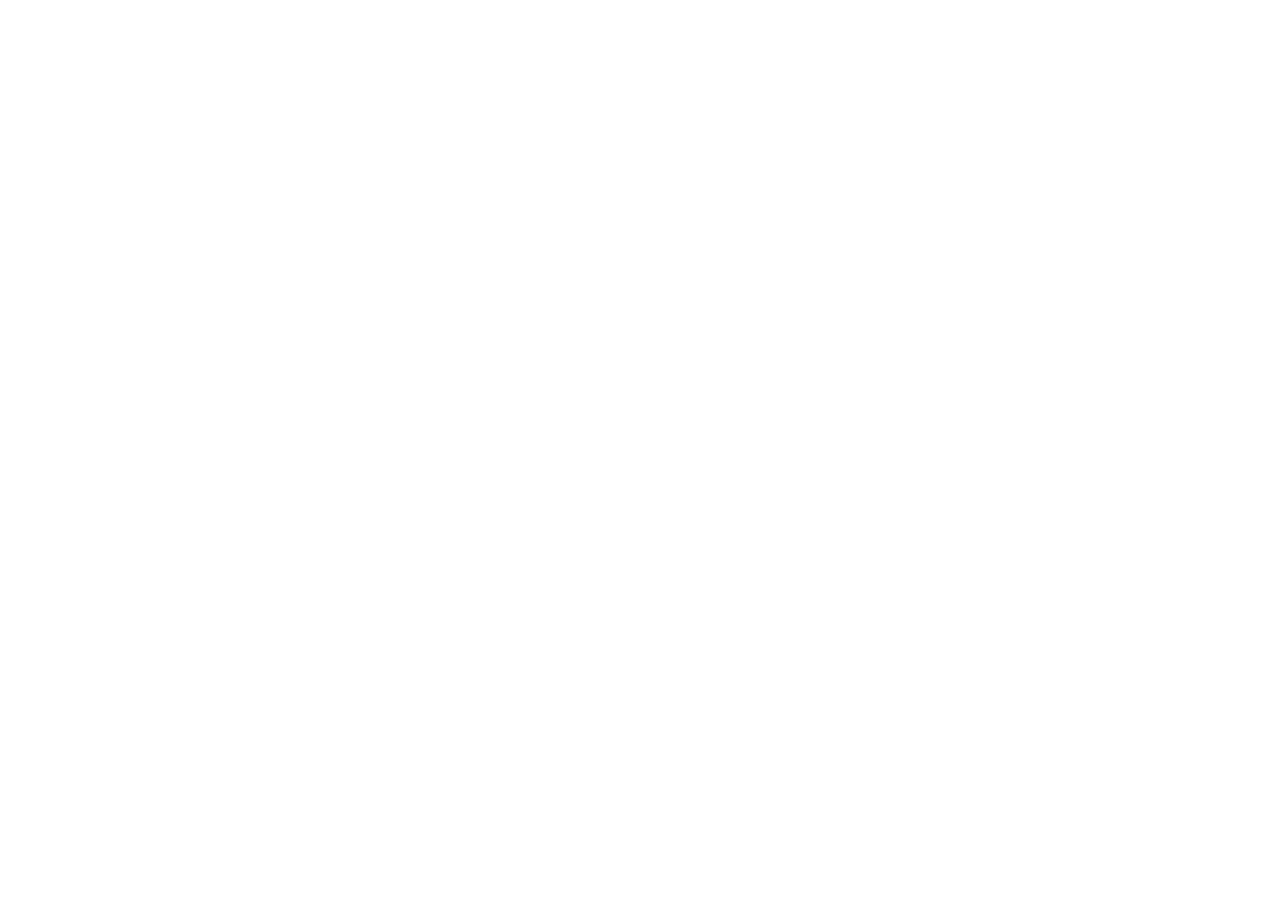
==== docs/bienvenida.html @ 1564775b "primer estructura y enlaces" ====
<!DOCTYPE html>
<html lang="es">
<head>
    <meta charset="UTF-8">
    <meta name="viewport" content="width=device-width, initial-scale=1.0">
    <title>Bienvenida</title>
    <link rel="icon" href="data:,">
    <link rel="stylesheet" href="css/main.css">
    <link rel="stylesheet" href="css/bienvenida.css">
    <script src="https://code.jquery.com/jquery-3.7.1.min.js" 
        integrity="sha256-/JqT3SQfawRcv/BIHPThkBvs0OEvtFFmqPF/lYI/Cxo="
        crossorigin="anonymous"></script>
</head>
<body>
    <script type="module" src="js/bienvenida.js" ></script>
</body>
</html>
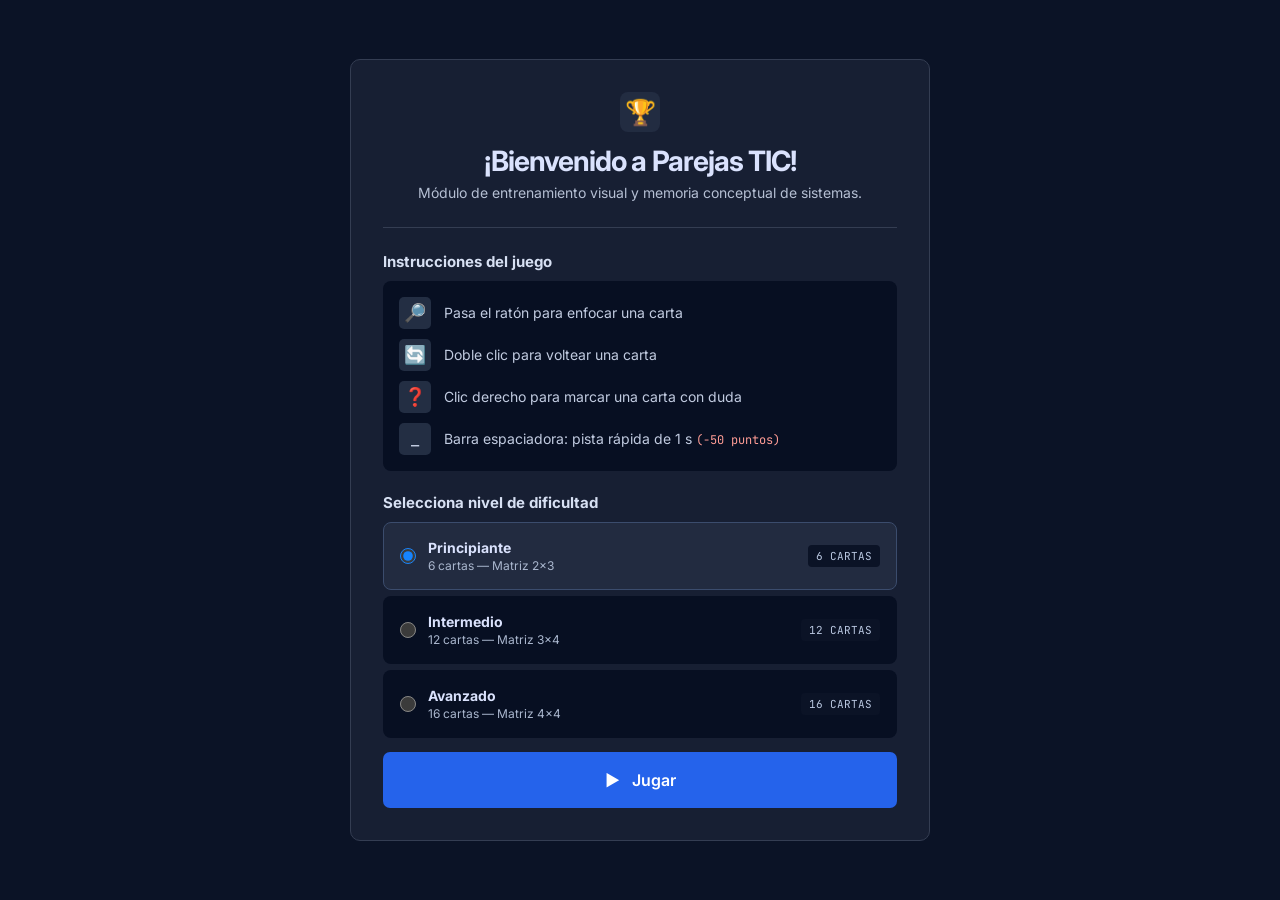
==== commit 866865a3: "bienvenida e incluyo usuario" ====
--- a/docs/bienvenida.html
+++ b/docs/bienvenida.html
@@ -3,7 +3,8 @@
 <head>
     <meta charset="UTF-8">
     <meta name="viewport" content="width=device-width, initial-scale=1.0">
-    <title>Bienvenida</title>
+    <title>Parejas TIC | Bienvenida</title>
+    <meta name="theme-color" content="#0b1326">
     <link rel="icon" href="data:,">
     <link rel="stylesheet" href="css/main.css">
     <link rel="stylesheet" href="css/bienvenida.css">
@@ -11,7 +12,81 @@
         integrity="sha256-/JqT3SQfawRcv/BIHPThkBvs0OEvtFFmqPF/lYI/Cxo="
         crossorigin="anonymous"></script>
 </head>
-<body>
+<body class="pagina pagina-centrada">
+    <!-- Tarjeta central de bienvenida -->
+    <main class="panel panel-bienvenida">
+        <header class="cabecera-panel cabecera-bienvenida">
+            <span class="marca-logo" aria-hidden="true">🏆</span>
+            <h1>¡Bienvenido a Parejas TIC!</h1>
+            <p>Módulo de entrenamiento visual y memoria conceptual de sistemas.</p>
+        </header>
+
+        <!-- Instrucciones de controles -->
+        <section class="bloque-seccion" aria-labelledby="titulo-instrucciones">
+            <h2 id="titulo-instrucciones">Instrucciones del juego</h2>
+            
+            <ul class="lista-instrucciones">
+            <li>
+                <span aria-hidden="true">🔎</span>
+                <span>Pasa el ratón para enfocar una carta</span>
+            </li>
+            <li>
+                <span aria-hidden="true">🔄️</span>
+                <span>Doble clic para voltear una carta</span>
+            </li>
+            <li>
+                <span aria-hidden="true">❓</span>
+                <span>Clic derecho para marcar una carta con duda</span>
+            </li>
+            <li>
+                <span aria-hidden="true">_</span>
+                <span>Barra espaciadora: pista rápida de 1 s <code>(-50 puntos)</code></span>
+            </li>
+            </ul>
+        </section>
+
+        <!-- Formulario de selección de nivel -->
+        <form id="formulario-nivel" class="bloque-seccion">
+            
+            <div id="mensaje-bienvenida" class="aviso" role="alert" hidden></div>
+
+            <fieldset class="grupo-niveles">
+            <legend>Selecciona nivel de dificultad</legend>
+            
+            <label class="opcion-nivel">
+                <input type="radio" name="level" value="principiante" checked>
+                <span class="texto-nivel">
+                <strong>Principiante</strong>
+                <small>6 cartas — Matriz 2x3</small>
+                </span>
+                <span class="contador-cartas">6 cartas</span>
+            </label>
+
+            <label class="opcion-nivel">
+                <input type="radio" name="level" value="intermedio">
+                <span class="texto-nivel">
+                <strong>Intermedio</strong>
+                <small>12 cartas — Matriz 3x4</small>
+                </span>
+                <span class="contador-cartas">12 cartas</span>
+            </label>
+
+            <label class="opcion-nivel">
+                <input type="radio" name="level" value="avanzado">
+                <span class="texto-nivel">
+                <strong>Avanzado</strong>
+                <small>16 cartas — Matriz 4x4</small>
+                </span>
+                <span class="contador-cartas">16 cartas</span>
+            </label>
+            </fieldset>
+
+            <button class="boton boton-primario boton-ancho-total boton-grande" type="submit">
+            ▶️ &nbsp; Jugar
+            </button>
+        </form>
+
+    </main>
     <script type="module" src="js/bienvenida.js" ></script>
 </body>
 </html>
--- a/docs/css/main.css
+++ b/docs/css/main.css
@@ -0,0 +1,192 @@
+/* Estilos Generales */
+@import url('https://fonts.googleapis.com/css2?family=Inter:wght@400;500;600;700&family=JetBrains+Mono:wght@400;500&display=swap');
+
+:root {
+    color-scheme: dark;
+    font-family: 'Inter', system-ui, -apple-system, BlinkMacSystemFont, "Segoe UI", sans-serif;
+    color: #dae2fd;
+    background-color: #0b1326;
+    font-synthesis: none;
+
+    --canvas: #0b1326;
+    --superficie: #171f33;
+    --superficie-baja: #131b2e;
+    --superficie-alta: #222a3d;
+    --borde: #343d52;
+    --texto-secundario: #aab5cc;
+
+    --azul-primario: #2563eb;
+    --azul-hover: #1d4ed8;
+    --cyan-acento: #22c3ee;
+    --verde-exito: #00c78b;
+    --amarillo-alerta: #f5a000;
+    --rojo-error: #ff817a;
+}
+
+*,
+*::before,
+*::after {
+    box-sizing: border-box; /* Asegura que padding y border no descuadren los anchos */
+}
+
+body {
+    margin: 0;
+    min-width: 20rem;
+    min-height: 100vh;
+    background-color: var(--canvas);
+}
+
+button,
+    input {
+        font: inherit;
+    }
+
+a {
+    color: inherit;
+    text-decoration: none;
+}
+
+.pagina {
+    min-height: 100vh;
+    padding: 2rem;
+}
+
+.pagina-centrada {
+    display: grid;
+    place-items: center; /* Centrado perfecto en grid  */
+}
+
+.panel {
+    width: min(100%, 36.25rem); /* Ancho fluido que se adapta si la pantalla es muy pequeña */
+    padding: 2rem;
+    border: 1px solid var(--borde);
+    border-radius: 0.625rem;
+    background-color: var(--superficie);
+}
+
+.cabecera-panel {
+    text-align: center;
+    padding-bottom: 1.375rem;
+    margin-bottom: 1.5rem;
+    border-bottom: 1px solid var(--borde);
+}
+
+.cabecera-panel h1 {
+    margin: 0.75rem 0 0.25rem;
+    font-size: clamp(1.375rem, 4vw, 1.75rem); /* Texto responsive que escala según la pantalla */
+    letter-spacing: -0.035em;
+}
+
+.cabecera-panel p {
+    margin: 0;
+    color: #b5bfd3;
+    font-size: 0.875rem;
+    line-height: 1.6;
+}
+
+.marca-logo {
+    display: inline-grid;
+    place-items: center;
+    width: 2.5rem;
+    height: 2.5rem;
+    border-radius: 0.5rem;
+    background-color: #222c41;
+    color: #b4c5ff;
+    font-size: 1.5625rem;
+    line-height: 1;
+}
+
+.boton {
+    display: inline-flex;
+    align-items: center;
+    justify-content: center;
+    min-height: 2.75rem;
+    padding: 0.625rem 1rem;
+    border: 1px solid transparent;
+    border-radius: 0.4375rem;
+    cursor: pointer;
+    font-weight: 600;
+    text-align: center;
+    transition: background-color 0.15s ease, border-color 0.15s ease;
+}
+
+.boton-primario {
+    color: #ffffff;
+    background-color: var(--azul-primario);
+    }
+
+.boton-primario:hover {
+    background-color: var(--azul-hover);
+}
+
+.boton-secundario {
+    color: #b9c7e0;
+    background-color: var(--superficie-baja);
+    border-color: var(--borde);
+}
+
+.boton-secundario:hover {
+    color: #ffffff;
+    background-color: #2d364b;
+}
+
+.boton-ancho-total {
+    width: 100%;
+    margin-top: 0.5rem;
+}
+
+.boton-grande {
+    min-height: 3.5rem;
+    margin-top: 0.875rem;
+    font-size: 1rem;
+}
+
+.aviso {
+    margin: 0 0 1.375rem;
+    padding: 0.8125rem 0.875rem;
+    border: 1px solid var(--rojo-error);
+    border-left: 0.25rem solid var(--rojo-error); /* Franja lateral para destacar el tipo de alerta */
+    border-radius: 0.375rem;
+    color: #e5e9f3;
+    background-color: #121a2d;
+    font-size: 0.8125rem;
+    line-height: 1.5;
+}
+
+.aviso[data-tipo="exito"] {
+    border-color: var(--verde-exito);
+    border-left-color: var(--verde-exito);
+}
+
+.aviso[hidden] {
+    display: none;
+}
+
+/* Oculta elementos visualmente pero los deja accesibles para lectores de pantalla */
+.solo-lectores {
+    position: absolute;
+    width: 1px;
+    height: 1px;
+    padding: 0;
+    margin: -1px;
+    overflow: hidden;
+    clip: rect(0, 0, 0, 0);
+    white-space: nowrap;
+    border: 0;
+}
+
+@media (max-width: 47.5rem) {
+    .pagina {
+        padding: 1.25rem;
+    }
+}
+
+@media (max-width: 30rem) {
+    .pagina {
+        padding: 0.875rem;
+    }
+
+    .panel {
+        padding: 1.375rem 1.125rem;
+    }
+}
--- a/docs/css/bienvenida.css
+++ b/docs/css/bienvenida.css
@@ -0,0 +1,166 @@
+/* Estilos específicos de la Interfaz: Bienvenida */
+
+.panel-bienvenida {
+    width: min(100%, 36.25rem); /* Ancho holgado para albergar las opciones de nivel */
+    padding: 2rem;
+}
+
+.cabecera-bienvenida {
+    padding: 0 0 1.375rem;
+    margin-bottom: 1.5rem;
+    }
+
+.cabecera-bienvenida h1 {
+    margin-top: 0.75rem;
+}
+
+.bloque-seccion {
+    margin-top: 1.375rem;
+}
+
+.bloque-seccion h2,
+    .grupo-niveles legend {
+        margin: 0 0 0.625rem;
+        color: #d7e0f3;
+        font-size: 0.9375rem;
+        font-weight: 700;
+}
+ /* Lista de Instrucciones (4 eventos) */ 
+
+.lista-instrucciones {
+    display: grid;
+    gap: 0.625rem;
+    margin: 0;
+    padding: 1rem;
+    border-radius: 0.5rem;
+    background-color: #070f22;
+    list-style: none;
+}
+
+.lista-instrucciones li {
+    display: flex;
+    align-items: center;
+    gap: 0.8125rem;
+    color: #c1cbe0;
+    font-size: 0.875rem;
+}
+
+/* Caja cuadrada del icono de cada instrucción */
+.lista-instrucciones li > span:first-child {
+    display: grid;
+    place-items: center;
+    width: 2rem;
+    height: 2rem;
+    flex: none; /* Evita que el icono se encoja si el texto es muy largo */
+    border-radius: 0.3125rem;
+    background-color: #232e43;
+    font-size: 1.125rem;
+}
+
+/* Penalización de puntos */
+.lista-instrucciones code {
+    color: #ff9d96;
+    font-family: 'JetBrains Mono', monospace;
+    font-size: 0.75rem;
+}
+
+/*  Selector de Nivel de Dificultad */
+.grupo-niveles {
+    display: grid;
+    gap: 0.375rem;
+    margin: 0;
+    padding: 0;
+    border: 0;
+}
+
+.grupo-niveles legend {
+    padding: 0;
+}
+
+/* Tarjeta contenedora de cada radio button */
+.opcion-nivel {
+    display: flex;
+    align-items: center;
+    gap: 0.75rem;
+    min-height: 4.25rem;
+    padding: 0.75rem 1rem;
+    border: 1px solid transparent;
+    border-radius: 0.5rem;
+    background-color: #070f22;
+    cursor: pointer;
+    transition: background-color 0.2s ease, border-color 0.2s ease;
+}
+
+/* Resalta toda la tarjeta cuando su input está seleccionado */
+.opcion-nivel:has(input:checked) {
+    background-color: #222b40;
+    border-color: #3b4c6d;
+}
+
+.opcion-nivel input {
+    width: 1rem;
+    height: 1rem;
+    margin: 0;
+    accent-color: #1684ff;
+}
+
+.texto-nivel {
+    display: grid;
+    gap: 0.125rem;
+    flex: 1; /* Ocupa el espacio restante */
+}
+
+.texto-nivel strong {
+    font-size: 0.875rem;
+}
+
+.texto-nivel small {
+    color: #aab7ce;
+    font-size: 0.75rem;
+}
+
+.contador-cartas {
+    padding: 0.25rem 0.5rem;
+    border-radius: 0.25rem;
+    background-color: #0b1326;
+    color: #b9c7e0;
+    font: 0.6875rem 'JetBrains Mono', monospace;
+    text-transform: uppercase;
+}
+
+/* ==========================================================================
+Responsive (Móviles)
+========================================================================== */
+@media (max-width: 30rem) {
+    .panel-bienvenida {
+        padding: 1.375rem 1.125rem;
+    }
+
+    .cabecera-bienvenida h1 {
+        font-size: 1.375rem;
+    }
+
+    .lista-instrucciones {
+        padding: 0.75rem;
+    }
+
+    .lista-instrucciones li {
+        gap: 0.5625rem;
+        font-size: 0.75rem;
+    }
+
+    .lista-instrucciones li > span:first-child {
+        width: 1.75rem;
+        height: 1.75rem;
+    }
+
+    .opcion-nivel {
+        padding: 0.625rem;
+        gap: 0.5rem;
+    }
+
+    .contador-cartas {
+        padding: 0.25rem 0.3125rem;
+        font-size: 0.5625rem;
+    }
+}
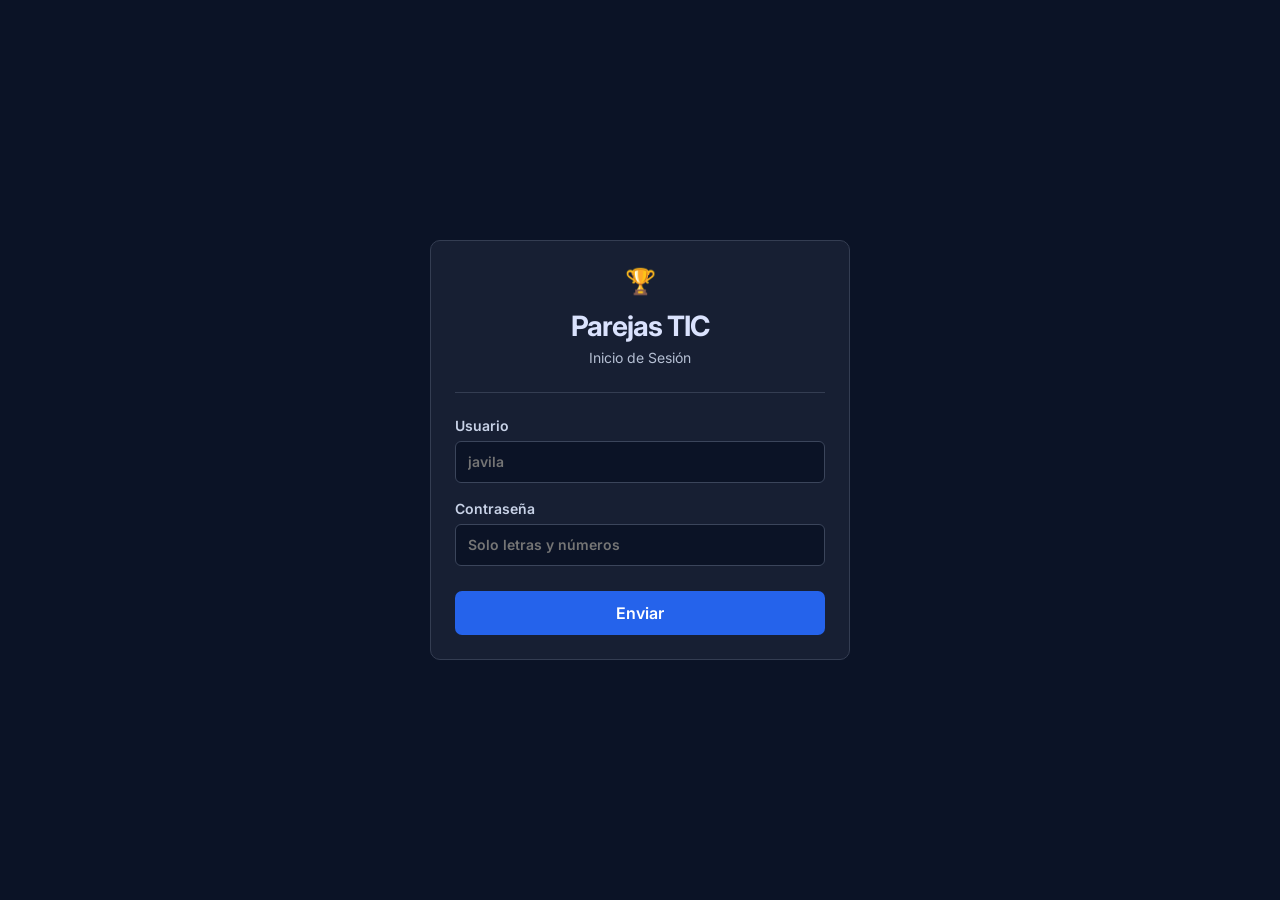
==== commit 75137ad3: "captura nivel y guardar configuracion inicial partida" ====
--- a/docs/bienvenida.html
+++ b/docs/bienvenida.html
@@ -32,7 +32,7 @@
             </li>
             <li>
                 <span aria-hidden="true">🔄️</span>
-                <span>Doble clic para voltear una carta</span>
+                <span>Doble clic para descubrir una carta</span>
             </li>
             <li>
                 <span aria-hidden="true">❓</span>
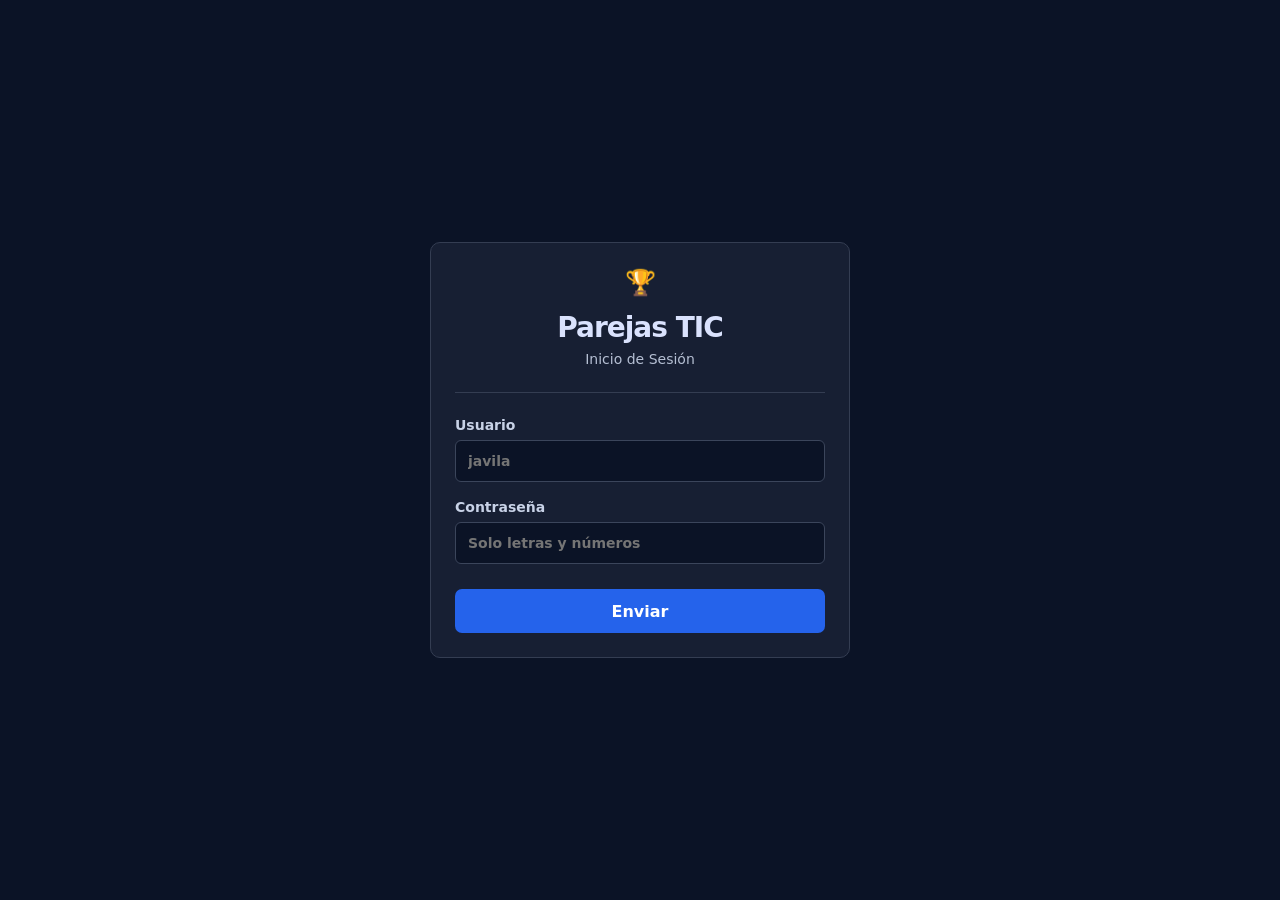
==== commit 41eab60c: "Temporizador y mas arreglos" ====
--- a/docs/bienvenida.html
+++ b/docs/bienvenida.html
@@ -3,9 +3,11 @@
 <head>
     <meta charset="UTF-8">
     <meta name="viewport" content="width=device-width, initial-scale=1.0">
+
     <title>Parejas TIC | Bienvenida</title>
     <meta name="theme-color" content="#0b1326">
     <link rel="icon" href="data:,">
+    
     <link rel="stylesheet" href="css/main.css">
     <link rel="stylesheet" href="css/bienvenida.css">
     <script src="https://code.jquery.com/jquery-3.7.1.min.js" 
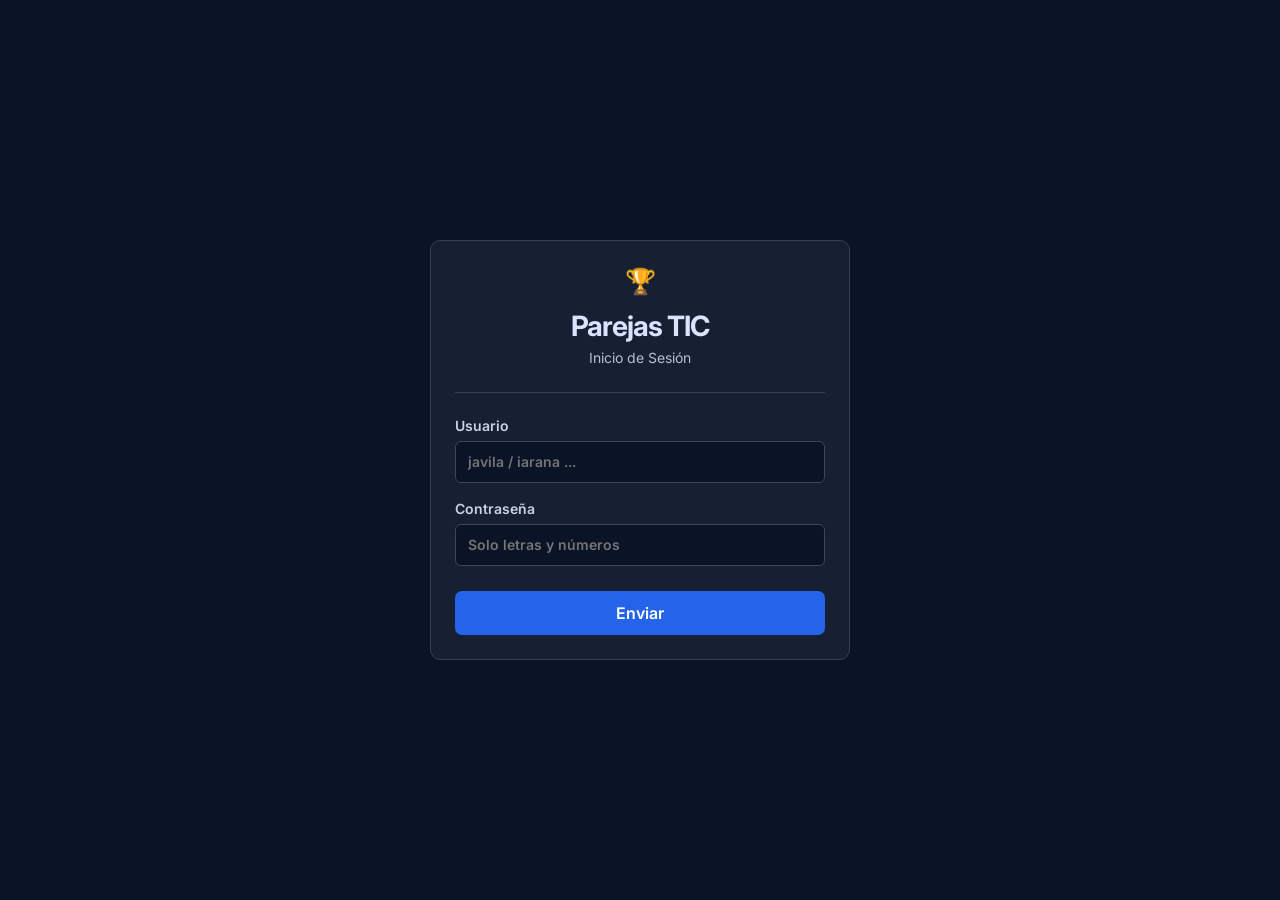
==== commit 359d6c09: "modificaciones  finales" ====
--- a/docs/bienvenida.html
+++ b/docs/bienvenida.html
@@ -19,7 +19,7 @@
     <main class="panel panel-bienvenida">
         <header class="cabecera-panel cabecera-bienvenida">
             <span class="marca-logo" aria-hidden="true">🏆</span>
-            <h1>¡Bienvenido a Parejas TIC!</h1>
+            <h1 id="titulo-bienvenida">¡Bienvenido a Parejas TIC!</h1>
             <p>Módulo de entrenamiento visual y memoria conceptual de sistemas.</p>
         </header>
 
--- a/docs/css/main.css
+++ b/docs/css/main.css
@@ -153,26 +153,8 @@
     line-height: 1.5;
 }
 
-.aviso[data-tipo="exito"] {
-    border-color: var(--verde-exito);
-    border-left-color: var(--verde-exito);
-}
-
 .aviso[hidden] {
     display: none;
-}
-
-/* Oculta elementos visualmente pero los deja accesibles para lectores de pantalla */
-.solo-lectores {
-    position: absolute;
-    width: 1px;
-    height: 1px;
-    padding: 0;
-    margin: -1px;
-    overflow: hidden;
-    clip: rect(0, 0, 0, 0);
-    white-space: nowrap;
-    border: 0;
 }
 
 @media (max-width: 47.5rem) {
--- a/docs/css/bienvenida.css
+++ b/docs/css/bienvenida.css
@@ -163,4 +163,44 @@
         padding: 0.25rem 0.3125rem;
         font-size: 0.5625rem;
     }
+}
+
+/* Adaptación para pantallas de portátil con poca altura disponible */
+@media (max-height: 52rem) {
+    .panel-bienvenida {
+        padding: 1.25rem 1.75rem;
+    }
+
+    .cabecera-bienvenida {
+        padding-bottom: 0.625rem;
+        margin-bottom: 0.75rem;
+    }
+
+    .cabecera-bienvenida h1 {
+        font-size: 1.375rem;
+        margin-top: 0.375rem;
+    }
+
+    .bloque-seccion {
+        margin-top: 0.75rem;
+    }
+
+    .lista-instrucciones {
+        gap: 0.375rem;
+        padding: 0.625rem 0.875rem;
+    }
+
+    .lista-instrucciones li {
+        font-size: 0.8125rem;
+    }
+
+    .opcion-nivel {
+        min-height: 3.25rem;
+        padding: 0.4375rem 0.875rem;
+    }
+
+    .boton-grande {
+        min-height: 2.75rem;
+        margin-top: 0.625rem;
+    }
 }
